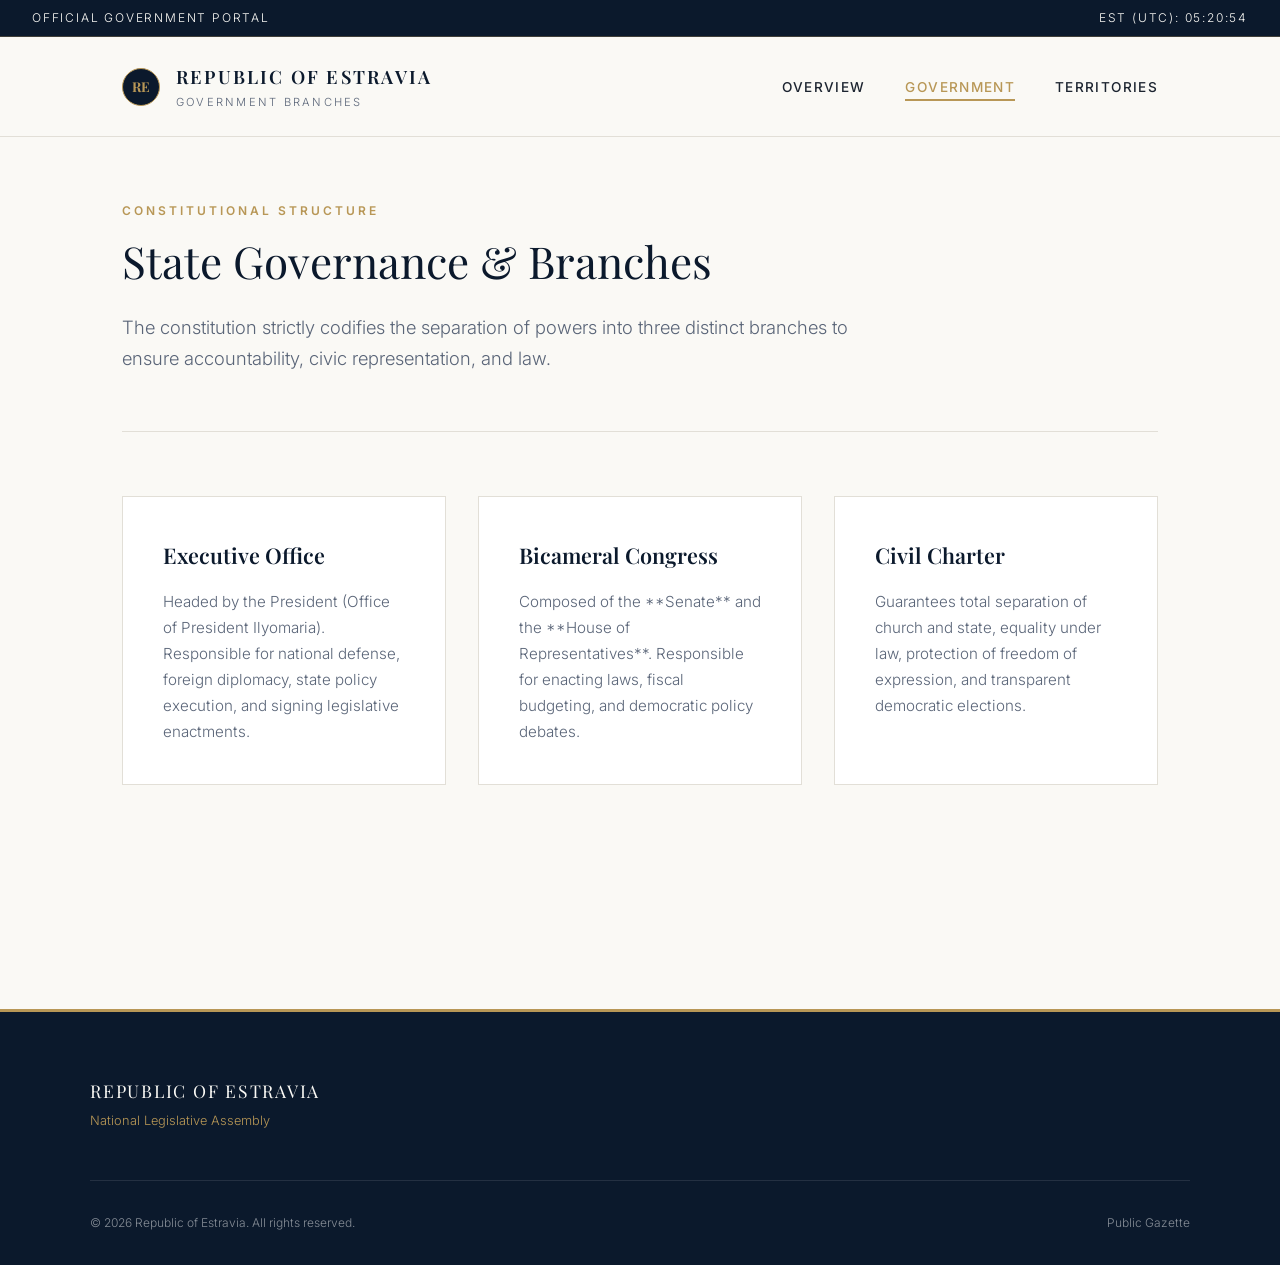
==== government.html @ 23bc0d91 "Create government.html" ====
<!DOCTYPE html>
<html lang="en">
<head>
    <meta charset="UTF-8">
    <meta name="viewport" content="width=device-width, initial-scale=1.0">
    <title>Government & Governance | Republic of Estravia</title>
    <link rel="preconnect" href="https://fonts.googleapis.com">
    <link rel="preconnect" href="https://fonts.gstatic.com" crossorigin>
    <link href="https://fonts.googleapis.com/css2?family=Inter:wght@300;400;500&family=Playfair+Display:ital,wght@0,400;0,600;1,400&display=swap" rel="stylesheet">
    <link rel="stylesheet" href="style.css">
</head>
<body>

    <div class="top-bar">
        <span>Official Government Portal</span>
        <span id="est-clock">EST (UTC): --:--:--</span>
    </div>

    <header>
        <div class="nav-container">
            <a href="index.html" class="brand">
                <div class="seal-icon">RE</div>
                <div class="brand-text">
                    <h1>Republic of Estravia</h1>
                    <span>Government Branches</span>
                </div>
            </a>
            <nav>
                <ul>
                    <li><a href="index.html">Overview</a></li>
                    <li><a href="government.html">Government</a></li>
                    <li><a href="territories.html">Territories</a></li>
                </ul>
            </nav>
        </div>
    </header>

    <main>
        <section class="hero">
            <div class="kicker">Constitutional Structure</div>
            <h2 class="title">State Governance & Branches</h2>
            <p class="lead">The constitution strictly codifies the separation of powers into three distinct branches to ensure accountability, civic representation, and law.</p>
        </section>

        <section class="grid-3">
            <div class="panel">
                <h3>Executive Office</h3>
                <p>Headed by the President (Office of President Ilyomaria). Responsible for national defense, foreign diplomacy, state policy execution, and signing legislative enactments.</p>
            </div>

            <div class="panel">
                <h3>Bicameral Congress</h3>
                <p>Composed of the **Senate** and the **House of Representatives**. Responsible for enacting laws, fiscal budgeting, and democratic policy debates.</p>
            </div>

            <div class="panel">
                <h3>Civil Charter</h3>
                <p>Guarantees total separation of church and state, equality under law, protection of freedom of expression, and transparent democratic elections.</p>
            </div>
        </section>
    </main>

    <footer>
        <div class="footer-container">
            <div>
                <div class="footer-brand">REPUBLIC OF ESTRAVIA</div>
                <div class="footer-sub">National Legislative Assembly</div>
            </div>
        </div>
        <div class="footer-bottom">
            <span>&copy; 2026 Republic of Estravia. All rights reserved.</span>
            <span>Public Gazette</span>
        </div>
    </footer>

    <script src="script.js"></script>
</body>
</html>
---- style.css ----
:root {
    --color-navy: #0B192C;
    --color-cream: #FAF9F5;
    --color-white: #FFFFFF;
    --color-gold: #B89756;
    --color-gold-light: #EFE8D8;
    --color-text-main: #1C2430;
    --color-text-muted: #5A6578;
    --color-border: #E2DFD7;
    
    --font-serif: 'Playfair Display', 'Georgia', serif;
    --font-sans: 'Inter', -apple-system, BlinkMacSystemFont, sans-serif;
}

* {
    margin: 0;
    padding: 0;
    box-sizing: border-box;
}

body {
    font-family: var(--font-sans);
    background-color: var(--color-cream);
    color: var(--color-text-main);
    line-height: 1.7;
    font-weight: 300;
    -webkit-font-smoothing: antialiased;
}

/* Header & Top Bar */
.top-bar {
    background-color: var(--color-navy);
    color: var(--color-cream);
    font-size: 0.75rem;
    letter-spacing: 0.15em;
    text-transform: uppercase;
    padding: 0.5rem 2rem;
    display: flex;
    justify-content: space-between;
    border-bottom: 1px solid rgba(184, 151, 86, 0.3);
}

header {
    background-color: var(--color-cream);
    border-bottom: 1px solid var(--color-border);
    position: sticky;
    top: 0;
    z-index: 100;
}

.nav-container {
    max-width: 1100px;
    margin: 0 auto;
    padding: 1.5rem 2rem;
    display: flex;
    justify-content: space-between;
    align-items: center;
}

.brand {
    text-decoration: none;
    color: var(--color-navy);
    display: flex;
    align-items: center;
    gap: 1rem;
}

.seal-icon {
    width: 38px;
    height: 38px;
    border-radius: 50%;
    border: 1px solid var(--color-gold);
    display: flex;
    align-items: center;
    justify-content: center;
    font-family: var(--font-serif);
    font-weight: 700;
    color: var(--color-gold);
    font-size: 0.85rem;
    background-color: var(--color-navy);
}

.brand-text h1 {
    font-family: var(--font-serif);
    font-size: 1.15rem;
    letter-spacing: 0.12em;
    text-transform: uppercase;
    font-weight: 600;
}

.brand-text span {
    font-size: 0.7rem;
    letter-spacing: 0.2em;
    text-transform: uppercase;
    color: var(--color-text-muted);
    display: block;
}

/* Nav Tabs */
nav ul {
    display: flex;
    list-style: none;
    gap: 2.5rem;
}

nav a {
    text-decoration: none;
    color: var(--color-text-main);
    font-size: 0.85rem;
    letter-spacing: 0.1em;
    text-transform: uppercase;
    font-weight: 500;
    padding-bottom: 0.25rem;
    border-bottom: 2px solid transparent;
    transition: all 0.2s ease;
}

nav a:hover, nav a.active {
    color: var(--color-gold);
    border-bottom-color: var(--color-gold);
}

/* Main Content Layout */
main {
    max-width: 1100px;
    margin: 0 auto;
    padding: 4rem 2rem;
}

.hero {
    border-bottom: 1px solid var(--color-border);
    padding-bottom: 3.5rem;
    margin-bottom: 4rem;
}

.kicker {
    font-size: 0.75rem;
    letter-spacing: 0.25em;
    text-transform: uppercase;
    color: var(--color-gold);
    font-weight: 600;
    margin-bottom: 0.75rem;
}

h2.title {
    font-family: var(--font-serif);
    font-size: 2.75rem;
    font-weight: 400;
    color: var(--color-navy);
    line-height: 1.25;
    margin-bottom: 1.5rem;
}

.lead {
    font-size: 1.15rem;
    color: var(--color-text-muted);
    max-width: 750px;
    font-weight: 300;
}

/* Grid & Cards */
.grid-2 {
    display: grid;
    grid-template-columns: 1fr 1fr;
    gap: 3rem;
    margin-bottom: 4rem;
}

.grid-3 {
    display: grid;
    grid-template-columns: repeat(3, 1fr);
    gap: 2rem;
    margin-bottom: 4rem;
}

.panel {
    background: var(--color-white);
    border: 1px solid var(--color-border);
    padding: 2.5rem;
}

.panel h3 {
    font-family: var(--font-serif);
    font-size: 1.35rem;
    color: var(--color-navy);
    margin-bottom: 1rem;
    font-weight: 600;
}

.panel p {
    color: var(--color-text-muted);
    font-size: 0.95rem;
}

/* Data Tables */
.table-container {
    background: var(--color-white);
    border: 1px solid var(--color-border);
    margin-top: 1.5rem;
}

table {
    width: 100%;
    border-collapse: collapse;
    text-align: left;
    font-size: 0.9rem;
}

th {
    background-color: var(--color-navy);
    color: var(--color-cream);
    font-family: var(--font-sans);
    font-weight: 500;
    text-transform: uppercase;
    font-size: 0.75rem;
    letter-spacing: 0.1em;
    padding: 1rem 1.5rem;
}

td {
    padding: 1rem 1.5rem;
    border-bottom: 1px solid var(--color-border);
    color: var(--color-text-main);
}

tr:last-child td {
    border-bottom: none;
}

/* Quotes / Decrees */
blockquote {
    border-left: 2px solid var(--color-gold);
    padding-left: 2rem;
    margin: 2rem 0;
    font-family: var(--font-serif);
    font-size: 1.25rem;
    font-style: italic;
    color: var(--color-navy);
}

/* Footer */
footer {
    background-color: var(--color-navy);
    color: var(--color-cream);
    padding: 4rem 2rem 2rem;
    margin-top: 6rem;
    border-top: 3px solid var(--color-gold);
}

.footer-container {
    max-width: 1100px;
    margin: 0 auto;
    display: flex;
    justify-content: space-between;
    align-items: flex-start;
    padding-bottom: 3rem;
    border-bottom: 1px solid rgba(255, 255, 255, 0.1);
}

.footer-brand {
    font-family: var(--font-serif);
    font-size: 1.1rem;
    letter-spacing: 0.1em;
}

.footer-sub {
    font-size: 0.8rem;
    color: var(--color-gold);
    margin-top: 0.25rem;
}

.footer-bottom {
    max-width: 1100px;
    margin: 2rem auto 0;
    display: flex;
    justify-content: space-between;
    font-size: 0.75rem;
    color: rgba(255, 255, 255, 0.5);
}

/* Responsive adjustments */
@media (max-width: 768px) {
    .grid-2, .grid-3 { grid-template-columns: 1fr; gap: 1.5rem; }
    .nav-container { flex-direction: column; gap: 1.5rem; align-items: flex-start; }
    nav ul { gap: 1.25rem; }
    h2.title { font-size: 2rem; }
}
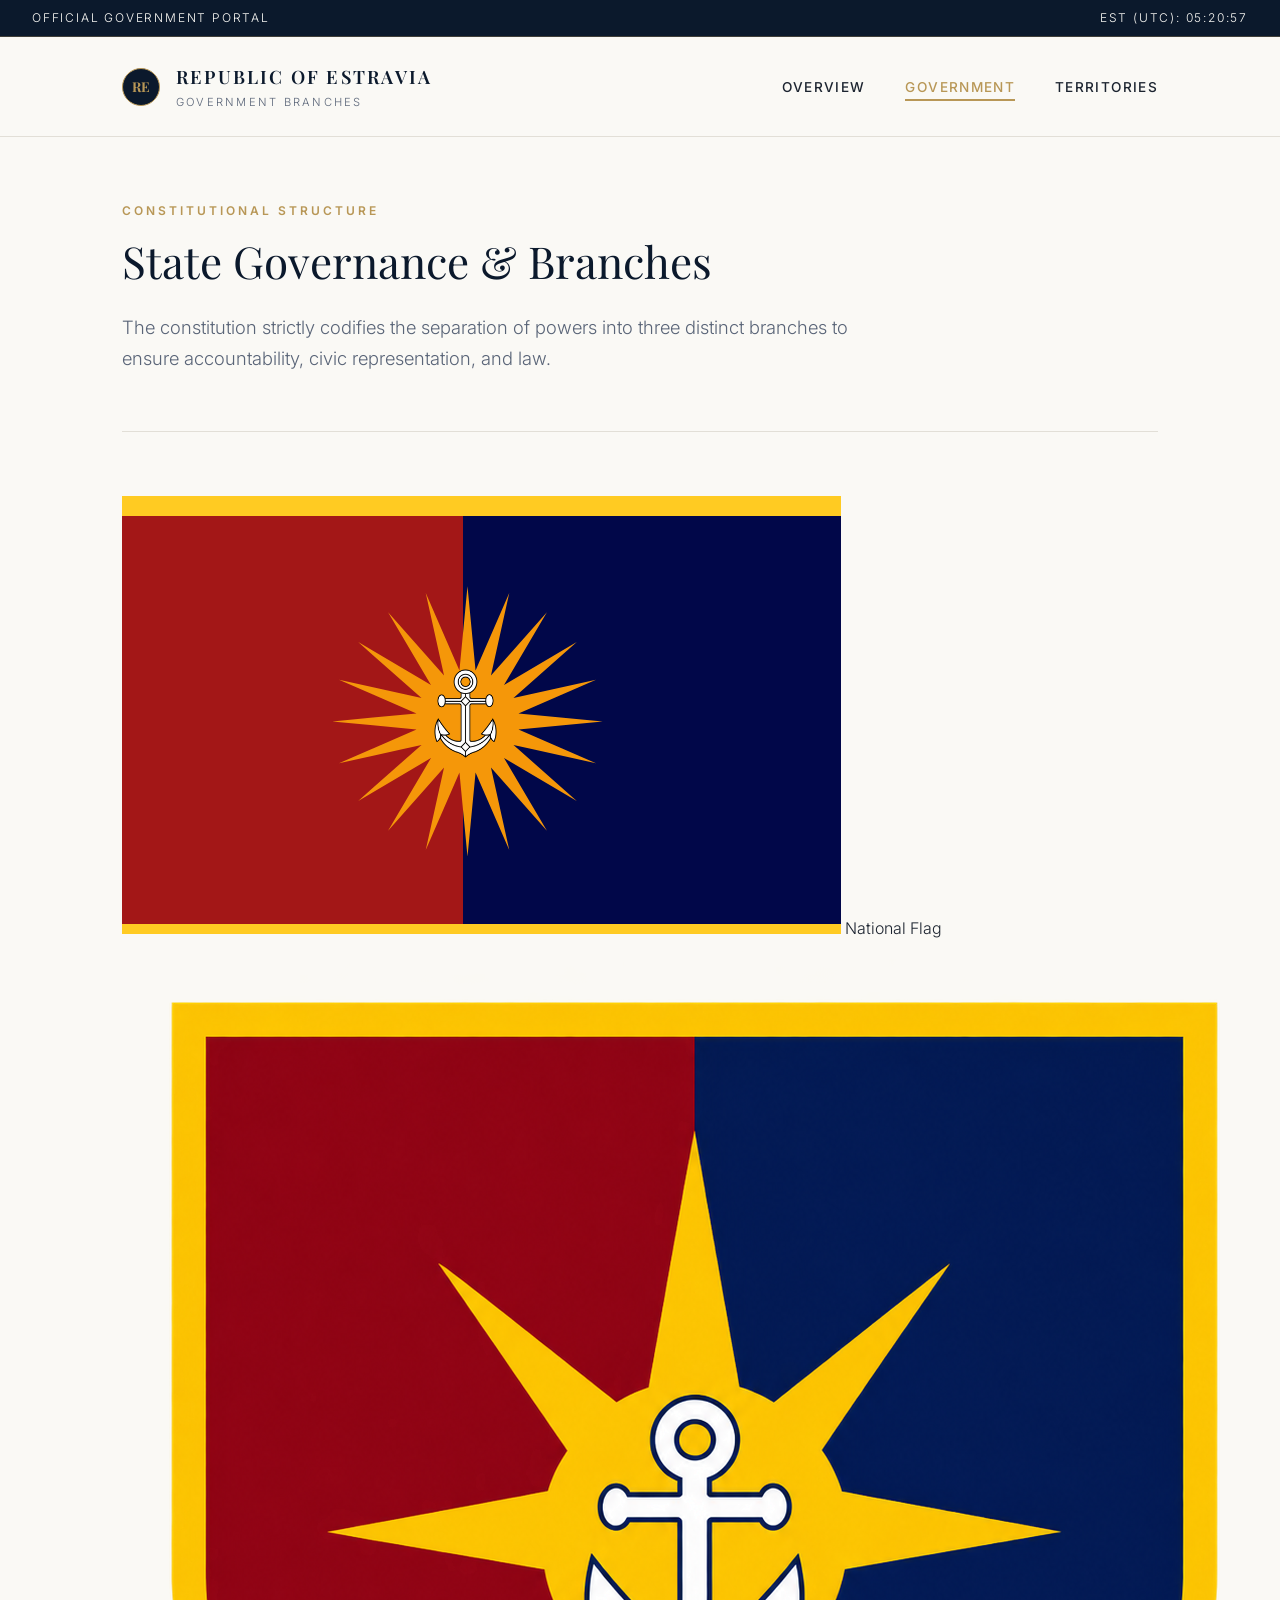
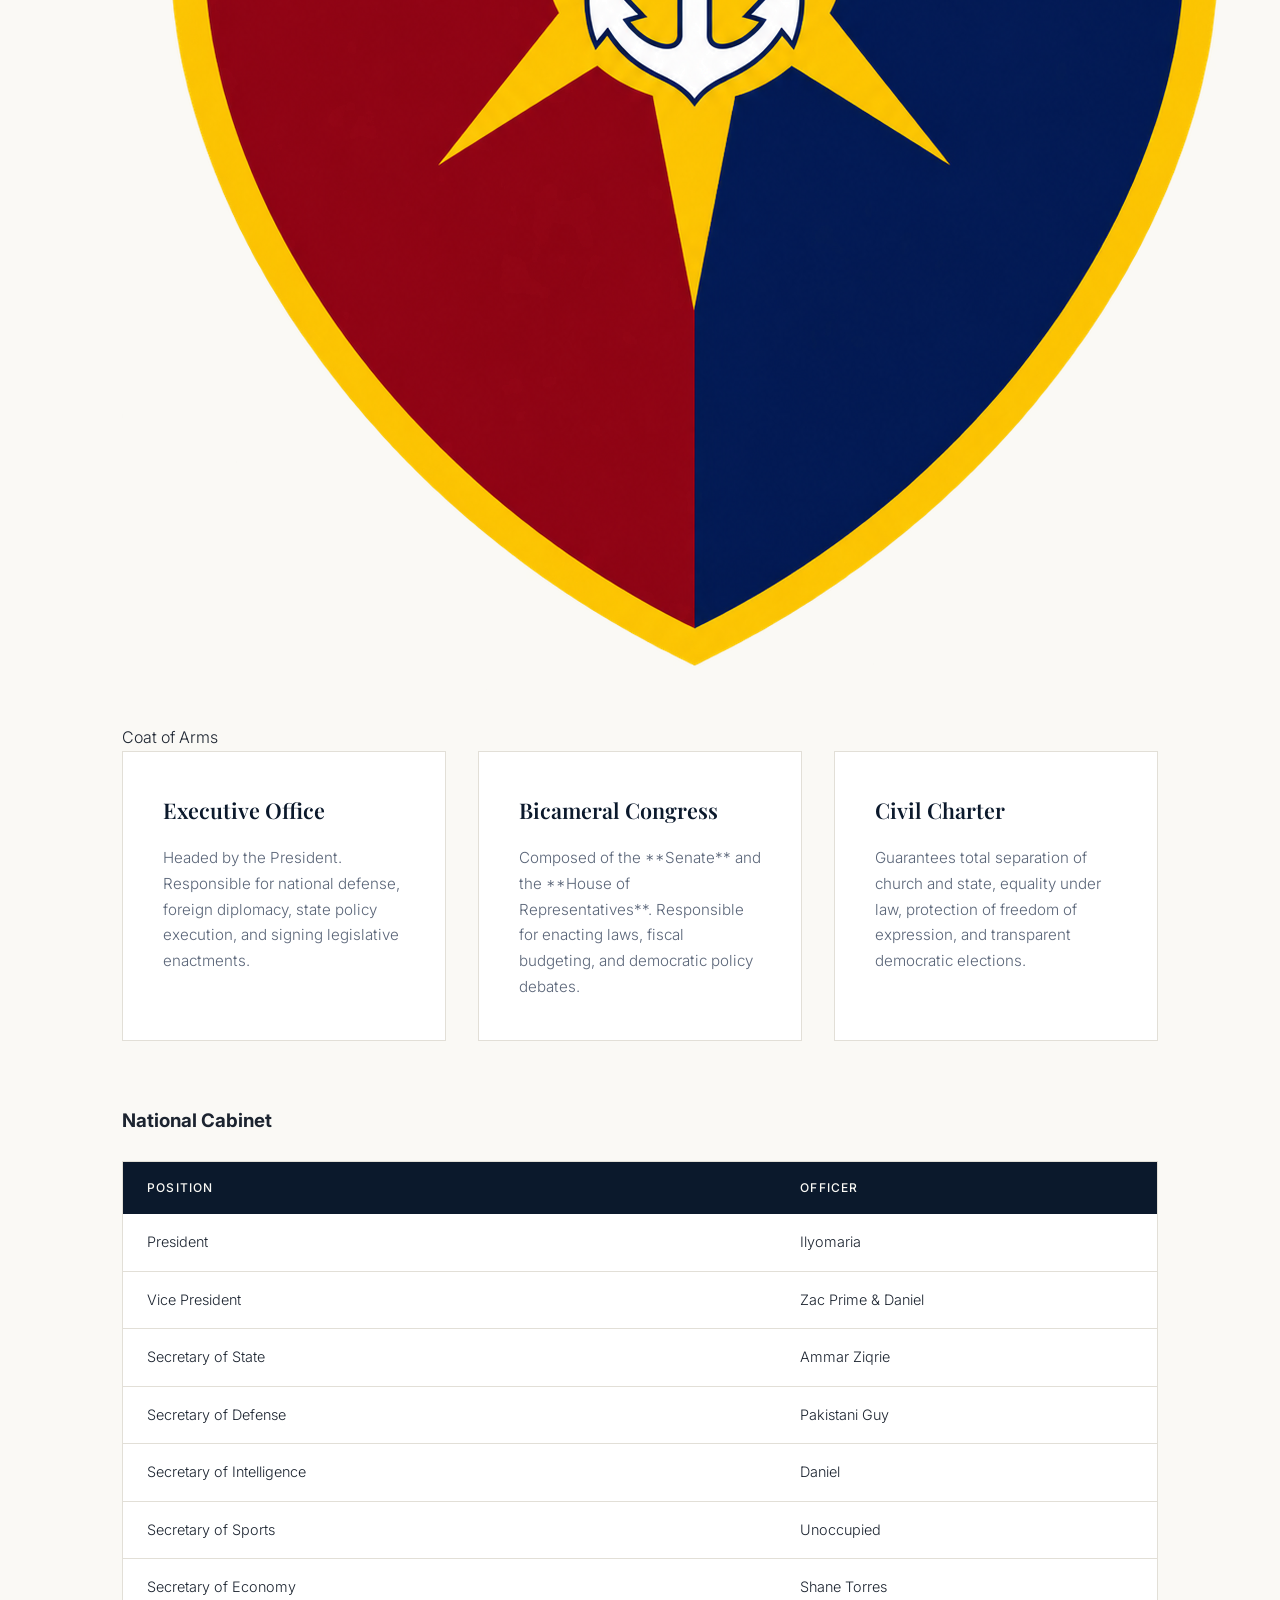
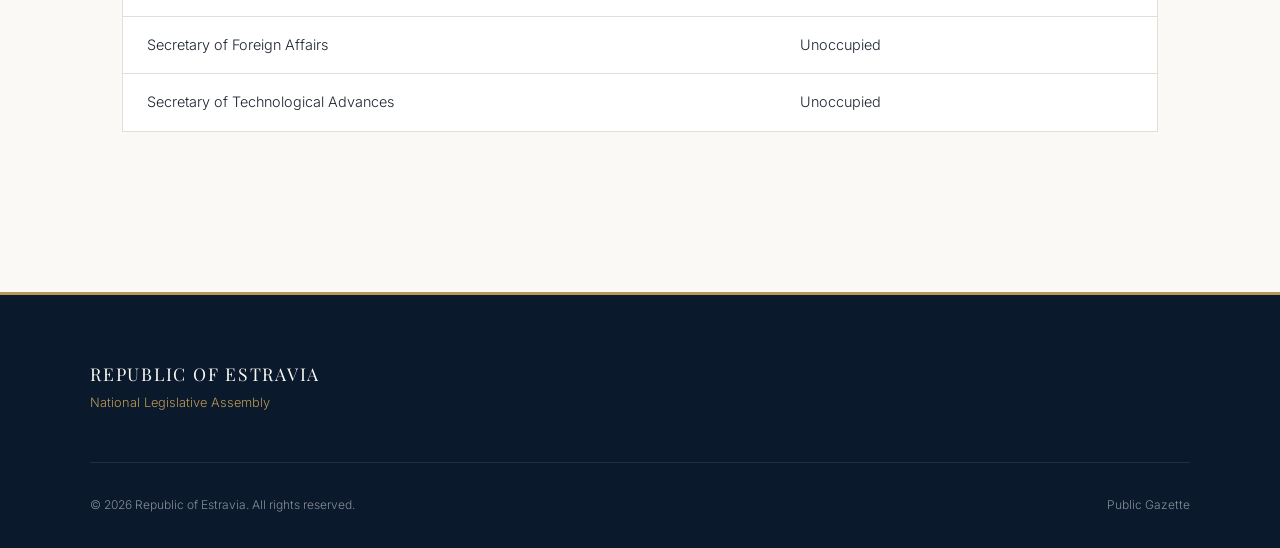
==== commit 07848deb: "Update government.html" ====
--- a/government.html
+++ b/government.html
@@ -4,6 +4,8 @@
     <meta charset="UTF-8">
     <meta name="viewport" content="width=device-width, initial-scale=1.0">
     <title>Government & Governance | Republic of Estravia</title>
+    <!-- FAVICON (COAT OF ARMS) -->
+    <link rel="icon" type="image/png" href="IMG_2428.png">
     <link rel="preconnect" href="https://fonts.googleapis.com">
     <link rel="preconnect" href="https://fonts.gstatic.com" crossorigin>
     <link href="https://fonts.googleapis.com/css2?family=Inter:wght@300;400;500&family=Playfair+Display:ital,wght@0,400;0,600;1,400&display=swap" rel="stylesheet">
@@ -41,11 +43,23 @@
             <h2 class="title">State Governance & Branches</h2>
             <p class="lead">The constitution strictly codifies the separation of powers into three distinct branches to ensure accountability, civic representation, and law.</p>
         </section>
+        
+        <!-- NATIONAL IMAGES -->
+        <section class="national-images">
+            <div class="image-container">
+                <img src="IMG_2429.png" alt="Flag of Estravia">
+                <span>National Flag</span>
+            </div>
+            <div class="image-container">
+                <img src="IMG_2428.png" alt="Coat of Arms of Estravia">
+                <span>Coat of Arms</span>
+            </div>
+        </section>
 
         <section class="grid-3">
             <div class="panel">
                 <h3>Executive Office</h3>
-                <p>Headed by the President (Office of President Ilyomaria). Responsible for national defense, foreign diplomacy, state policy execution, and signing legislative enactments.</p>
+                <p>Headed by the President. Responsible for national defense, foreign diplomacy, state policy execution, and signing legislative enactments.</p>
             </div>
 
             <div class="panel">
@@ -58,6 +72,33 @@
                 <p>Guarantees total separation of church and state, equality under law, protection of freedom of expression, and transparent democratic elections.</p>
             </div>
         </section>
+        
+        <!-- NATIONAL CABINET -->
+        <section>
+            <h3>National Cabinet</h3>
+            <div class="table-container">
+                <table>
+                    <thead>
+                        <tr>
+                            <th>Position</th>
+                            <th>Officer</th>
+                        </tr>
+                    </thead>
+                    <tbody>
+                        <tr><td>President</td><td>Ilyomaria</td></tr>
+                        <tr><td>Vice President</td><td>Zac Prime & Daniel</td></tr>
+                        <tr><td>Secretary of State</td><td>Ammar Ziqrie</td></tr>
+                        <tr><td>Secretary of Defense</td><td>Pakistani Guy</td></tr>
+                        <tr><td>Secretary of Intelligence</td><td>Daniel</td></tr>
+                        <tr><td>Secretary of Sports</td><td>Unoccupied</td></tr>
+                        <tr><td>Secretary of Economy</td><td>Shane Torres</td></tr>
+                        <tr><td>Secretary of Foreign Affairs</td><td>Unoccupied</td></tr>
+                        <tr><td>Secretary of Technological Advances</td><td>Unoccupied</td></tr>
+                    </tbody>
+                </table>
+            </div>
+        </section>
+
     </main>
 
     <footer>
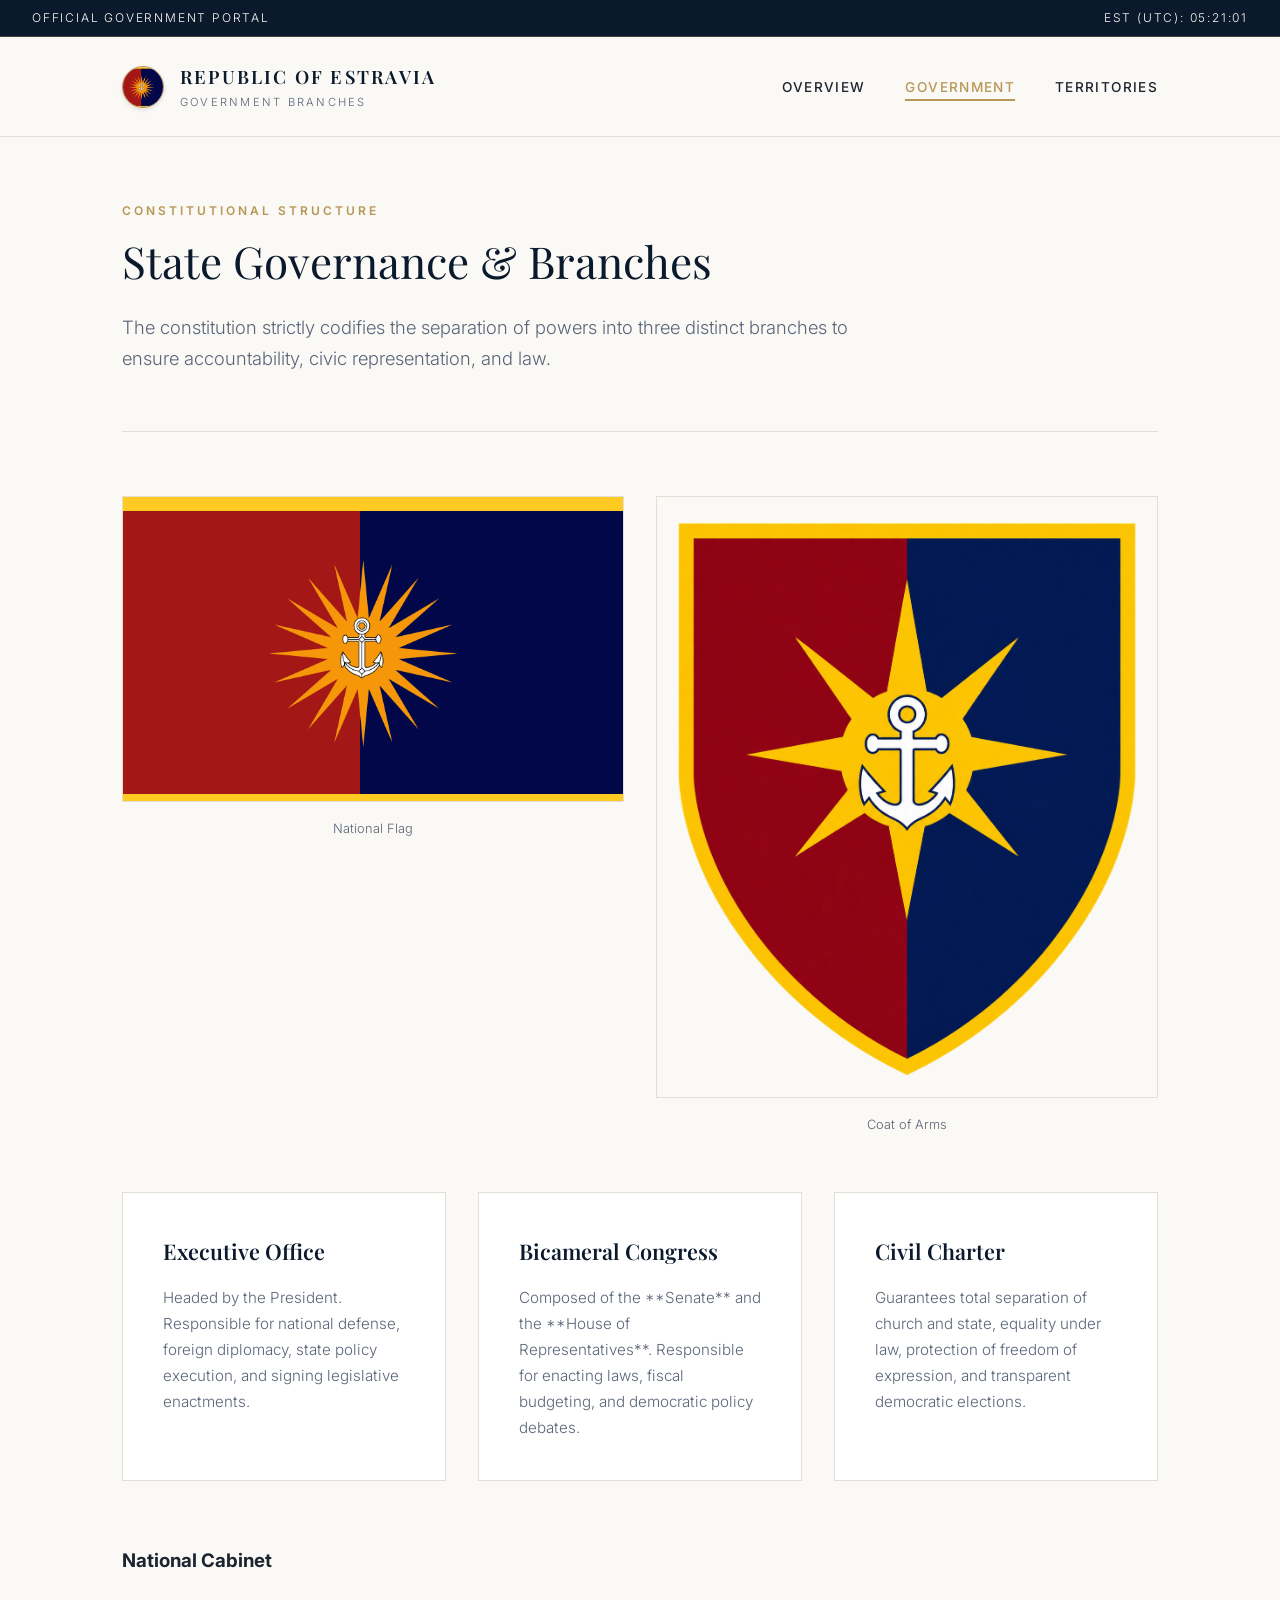
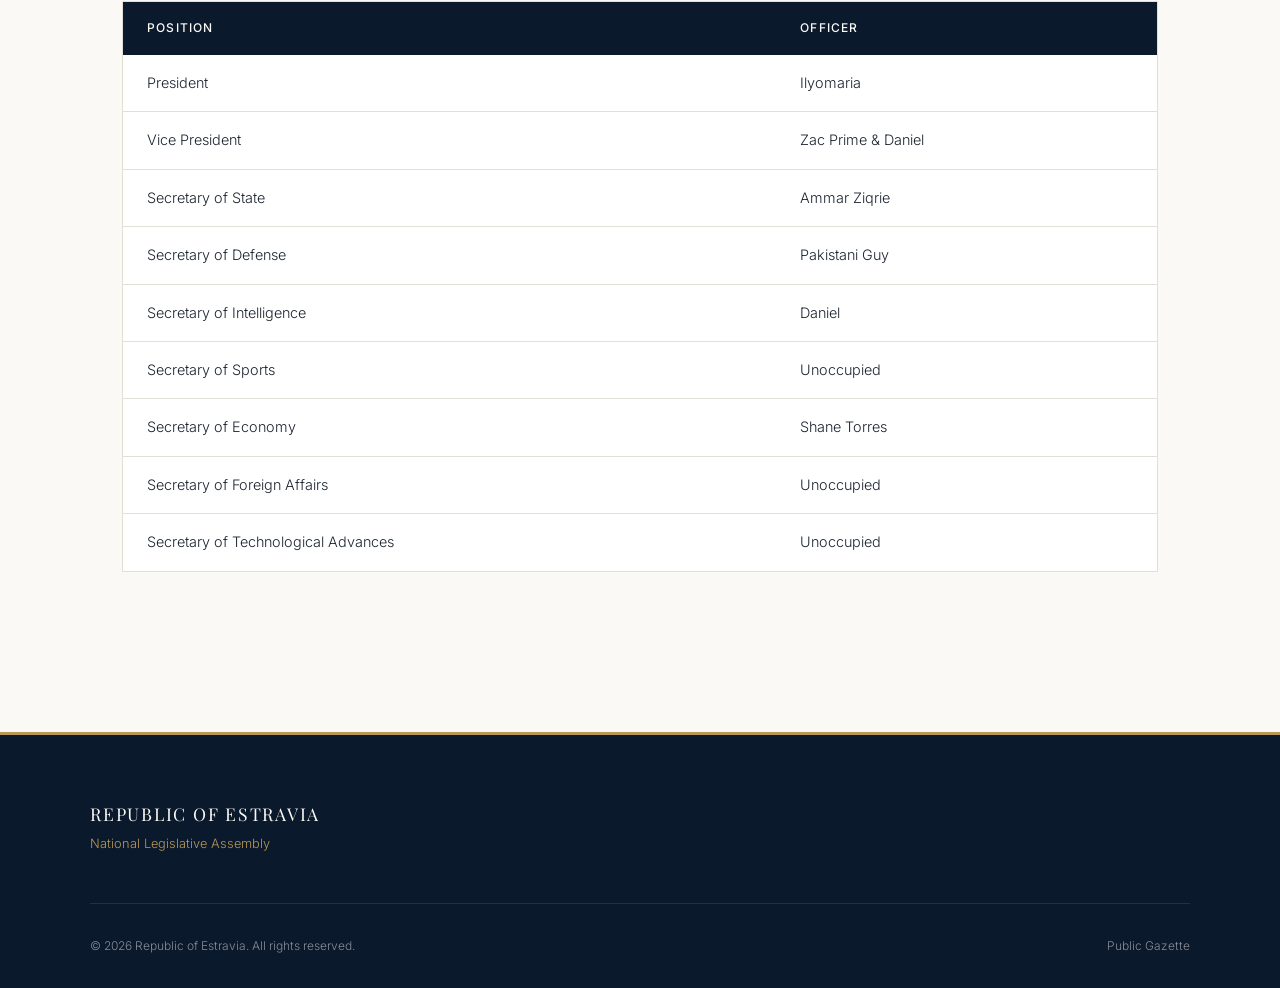
==== commit 7c6d8b23: "Update government.html" ====
--- a/government.html
+++ b/government.html
@@ -4,7 +4,6 @@
     <meta charset="UTF-8">
     <meta name="viewport" content="width=device-width, initial-scale=1.0">
     <title>Government & Governance | Republic of Estravia</title>
-    <!-- FAVICON (COAT OF ARMS) -->
     <link rel="icon" type="image/png" href="IMG_2428.png">
     <link rel="preconnect" href="https://fonts.googleapis.com">
     <link rel="preconnect" href="https://fonts.gstatic.com" crossorigin>
@@ -21,7 +20,7 @@
     <header>
         <div class="nav-container">
             <a href="index.html" class="brand">
-                <div class="seal-icon">RE</div>
+                <img src="IMG_2429.png" alt="Flag of Estravia" class="nav-flag-icon">
                 <div class="brand-text">
                     <h1>Republic of Estravia</h1>
                     <span>Government Branches</span>
@@ -44,7 +43,6 @@
             <p class="lead">The constitution strictly codifies the separation of powers into three distinct branches to ensure accountability, civic representation, and law.</p>
         </section>
         
-        <!-- NATIONAL IMAGES -->
         <section class="national-images">
             <div class="image-container">
                 <img src="IMG_2429.png" alt="Flag of Estravia">
@@ -73,7 +71,6 @@
             </div>
         </section>
         
-        <!-- NATIONAL CABINET -->
         <section>
             <h3>National Cabinet</h3>
             <div class="table-container">
--- a/style.css
+++ b/style.css
@@ -27,7 +27,7 @@
     -webkit-font-smoothing: antialiased;
 }
 
-/* Header & Top Bar */
+/* Header & Navigation */
 .top-bar {
     background-color: var(--color-navy);
     color: var(--color-cream);
@@ -65,19 +65,15 @@
     gap: 1rem;
 }
 
-.seal-icon {
-    width: 38px;
-    height: 38px;
+/* UPDATED: Circular Flag Logo in Navigation */
+.nav-flag-icon {
+    width: 42px;
+    height: 42px;
     border-radius: 50%;
-    border: 1px solid var(--color-gold);
-    display: flex;
-    align-items: center;
-    justify-content: center;
-    font-family: var(--font-serif);
-    font-weight: 700;
-    color: var(--color-gold);
-    font-size: 0.85rem;
+    border: 1.5px solid var(--color-gold);
+    object-fit: cover;
     background-color: var(--color-navy);
+    box-shadow: 0 2px 4px rgba(0,0,0,0.1);
 }
 
 .brand-text h1 {
@@ -120,7 +116,7 @@
     border-bottom-color: var(--color-gold);
 }
 
-/* Main Content Layout */
+/* Layout Elements */
 main {
     max-width: 1100px;
     margin: 0 auto;
@@ -158,7 +154,6 @@
     font-weight: 300;
 }
 
-/* Grid & Cards */
 .grid-2 {
     display: grid;
     grid-template-columns: 1fr 1fr;
@@ -227,7 +222,6 @@
     border-bottom: none;
 }
 
-/* Quotes / Decrees */
 blockquote {
     border-left: 2px solid var(--color-gold);
     padding-left: 2rem;
@@ -236,6 +230,31 @@
     font-size: 1.25rem;
     font-style: italic;
     color: var(--color-navy);
+}
+
+/* National Emblem Section */
+.national-images {
+    display: flex;
+    gap: 2rem;
+    margin-bottom: 3.5rem;
+}
+
+.image-container {
+    flex: 1;
+    text-align: center;
+}
+
+.image-container img {
+    max-width: 100%;
+    height: auto;
+    border: 1px solid var(--color-border);
+}
+
+.image-container span {
+    display: block;
+    margin-top: 0.5rem;
+    font-size: 0.8rem;
+    color: var(--color-text-muted);
 }
 
 /* Footer */
@@ -278,10 +297,10 @@
     color: rgba(255, 255, 255, 0.5);
 }
 
-/* Responsive adjustments */
 @media (max-width: 768px) {
     .grid-2, .grid-3 { grid-template-columns: 1fr; gap: 1.5rem; }
     .nav-container { flex-direction: column; gap: 1.5rem; align-items: flex-start; }
     nav ul { gap: 1.25rem; }
     h2.title { font-size: 2rem; }
-}
+    .national-images { flex-direction: column; }
+}
